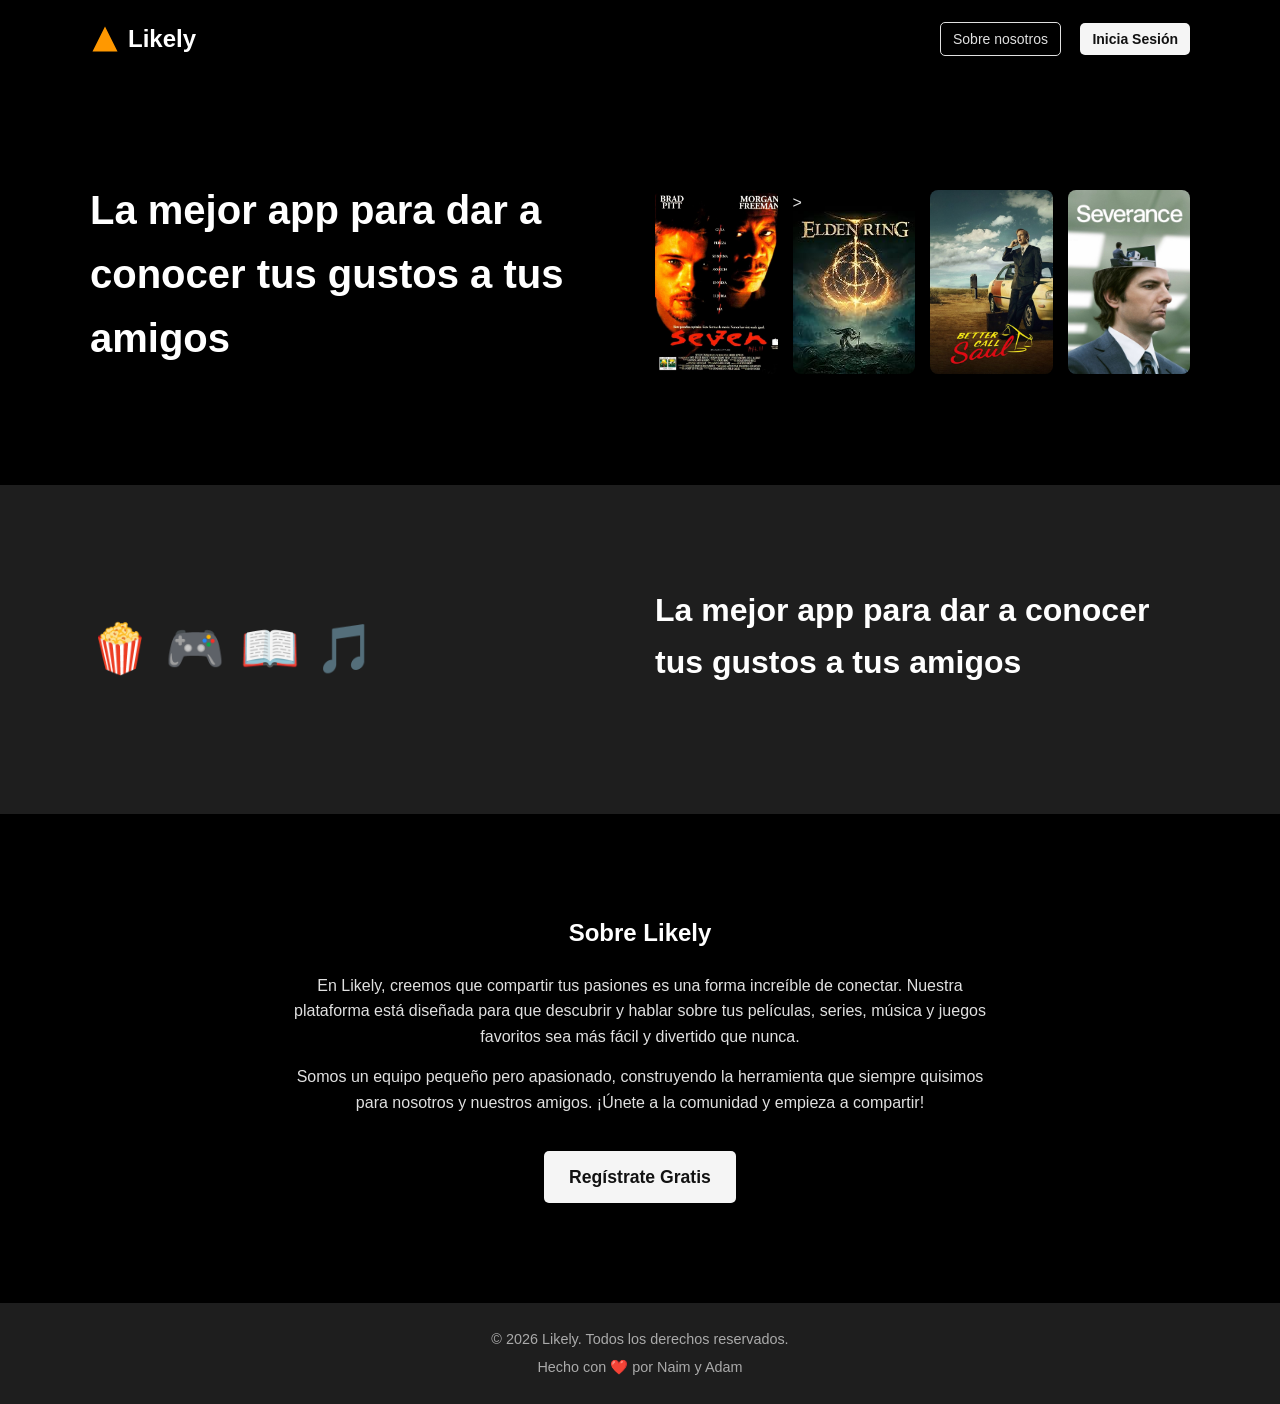
==== frontend/pages/index.html @ 10317e11 "landing+login+register" ====
<!DOCTYPE html>
<html lang="es">
<head>
    <link rel="icon" href="data:image/svg+xml,<svg xmlns='http://www.w3.org/2000/svg' viewBox='0 0 24 24'><path fill='%23ff9800' d='M12 2L2 22H22L12 2Z'/></svg>">
    <link rel="stylesheet" href="../styles/landing.css">
    <meta charset="UTF-8">
    <meta name="viewport" content="width=device-width, initial-scale=1.0">
    <title>Likely</title>
</head>
<body>

    <header class="header">
        <div class="container">
            <a href="index.html" class="logo">
                <svg class="logo-icon" viewBox="0 0 24 24">
                    <path d="M12 2L2 22H22L12 2Z"/>
                </svg>
                <span>Likely</span>
            </a>
            <nav class="nav">
                <a href="#sobre-nosotros" class="nav-btn-outline">Sobre nosotros</a>
                <a href="login.html" class="nav-btn-solid">Inicia Sesión</a>
            </nav>
        </div>
    </header>

    <section class="section section-bg-darker">
        <div class="container grid-container grid-cols-2">
            <div class="text-content">
                <h1>La mejor app para dar a conocer tus gustos a tus amigos</h1>
                </div>
            <div class="posters-gallery">
                <div class="gallery-image1" title="Poster Seven"></div>
                <div class="gallery-image2" title="Poster Elden Ring">></div>
                <div class="gallery-image3" title="Poster Better Call Saul"></div>
                <div class="gallery-image4" title="Poster Serverance"></div>
            </div>
        </div>
    </section>

    <section class="section section-bg-black emojis-section">
        <div class="container grid-container grid-cols-2">
            <div class="emojis-container">
                <span class="emoji">🍿</span>
                <span class="emoji">🎮</span>
                <span class="emoji">📖</span>
                <span class="emoji">🎵</span>
            </div>
            <div class="text-content">
                <h2>La mejor app para dar a conocer tus gustos a tus amigos</h2>
            </div>
        </div>
    </section>

    <section id="sobre-nosotros" class="section section-bg-darker about-section">
        <div class="container">
            <h2>Sobre Likely</h2>
            <p>
                En Likely, creemos que compartir tus pasiones es una forma increíble de conectar. Nuestra plataforma está diseñada para que descubrir y hablar sobre tus películas, series, música y juegos favoritos sea más fácil y divertido que nunca.
            </p>
            <p>
                Somos un equipo pequeño pero apasionado, construyendo la herramienta que siempre quisimos para nosotros y nuestros amigos. ¡Únete a la comunidad y empieza a compartir!
            </p>
            <a href="register.html" class="btn-cta">Regístrate Gratis</a>
        </div>
    </section>

    <footer class="footer">
        <div class="container">
            <p>&copy; <span id="currentYear"></span> Likely. Todos los derechos reservados.</p>
            <p>Hecho con ❤️ por Naim y Adam</p>
        </div>
    </footer>

    <script>
        // Script para el año actual en el footer
        document.getElementById('currentYear').textContent = new Date().getFullYear();
    </script>

</body>
</html>
---- frontend/styles/landing.css ----
/* Estilos Generales */
        body {
            margin: 0;
            font-family: Arial, sans-serif; /* Fuente genérica, se puede cambiar */
            background-color: #121212; /* Fondo oscuro principal */
            color: #E0E0E0; /* Texto claro principal */
            line-height: 1.6;
        }

        .container {
            width: 90%;
            max-width: 1100px;
            margin: 0 auto;
            padding: 0 15px;
        }

        h1, h2, h3 {
            color: #FFFFFF;
            margin-top: 0;
        }

        a {
            text-decoration: none;
            color: inherit;
        }

        img {
            max-width: 100%;
            height: auto;
            display: block;
        }

        /* Header */
        .header {
            background-color: #000000; /* Fondo ligeramente más claro para el header */
            padding: 20px 0;
            box-shadow: 0 2px 4px rgba(0,0,0,0.1);
        }

        .header .container {
            display: flex;
            justify-content: space-between;
            align-items: center;
        }

        .logo {
            display: flex;
            align-items: center;
            font-size: 24px;
            font-weight: bold;
            color: #FFFFFF;
        }

        .logo-icon {
            width: 30px;
            height: 30px;
            fill: #ff9800; /* Color del triángulo */
            margin-right: 8px;
        }

        .nav a {
            margin-left: 15px;
            padding: 8px 12px;
            border-radius: 5px;
            font-size: 14px;
        }

        .nav-btn-outline {
            border: 1px solid #E0E0E0;
            color: #E0E0E0;
        }
        .nav-btn-outline:hover {
            background-color: #E0E0E0;
            color: #121212;
        }

        .nav-btn-solid {
            background-color: #F5F5F5;
            color: #121212;
            font-weight: bold;
        }
        .nav-btn-solid:hover {
            background-color: #D1D1D1;
        }

        /* Secciones */
        .section {
            padding: 100px 0;
        }

        .section-bg-darker {
            background-color: #000000; /* Mismo que el header para contraste */
        }
        .section-bg-black {
            background-color: #1E1E1E; /* Negro puro como en la imagen para la sección de emojis */
        }

        .grid-container {
            display: grid;
            gap: 30px;
            align-items: center;
        }

        .grid-cols-2 {
            grid-template-columns: 1fr 1fr; /* Dos columnas iguales */
        }

        .text-content h1 {
            font-size: 2.5em; /* Ajustar según sea necesario */
            margin-bottom: 15px;
        }
        .text-content h2 {
            font-size: 2em; /* Ajustar según sea necesario */
        }
        .text-content p {
            font-size: 1.1em;
            color: #B0B0B0; /* Un gris un poco más oscuro para el texto secundario */
        }

        /* Galería de Posters */
        .posters-gallery {
            display: grid;
            grid-template-columns: repeat(auto-fit, minmax(120px, 1fr)); /* Responsive grid */
            gap: 15px;
        }

        .gallery-image1 {
            border-radius: 8px;
            box-shadow: 0 4px 8px rgba(0,0,0,0.3);
            width: 100%; /* Asegura que la imagen ocupe el contenedor de la grid */
            aspect-ratio: 2 / 3; /* Mantiene la proporción de los posters */
            object-fit: cover; /* Asegura que la imagen cubra el espacio sin deformarse */
            background-image: url(../assets/images/Seven.png);
            background-repeat: no-repeat;
            background-size: cover;
        }

        .gallery-image2 {
            border-radius: 8px;
            box-shadow: 0 4px 8px rgba(0,0,0,0.3);
            width: 100%; /* Asegura que la imagen ocupe el contenedor de la grid */
            aspect-ratio: 2 / 3; /* Mantiene la proporción de los posters */
            object-fit: cover; /* Asegura que la imagen cubra el espacio sin deformarse */
            background-image: url(../assets/images/EldenRing.png);
            background-repeat: no-repeat;
            background-size: cover;
        }

        .gallery-image3 {
            border-radius: 8px;
            box-shadow: 0 4px 8px rgba(0,0,0,0.3);
            width: 100%; /* Asegura que la imagen ocupe el contenedor de la grid */
            aspect-ratio: 2 / 3; /* Mantiene la proporción de los posters */
            object-fit: cover; /* Asegura que la imagen cubra el espacio sin deformarse */
            background-image: url(../assets/images/Better\ Call\ Saul.png);
            background-repeat: no-repeat;
            background-size: cover;
        }
        
        .gallery-image4 {
            border-radius: 8px;
            box-shadow: 0 4px 8px rgba(0,0,0,0.3);
            width: 100%; /* Asegura que la imagen ocupe el contenedor de la grid */
            aspect-ratio: 2 / 3; /* Mantiene la proporción de los posters */
            object-fit: cover; /* Asegura que la imagen cubra el espacio sin deformarse */
            background-image: url(../assets/images/Severance.png);
            background-repeat: no-repeat;
            background-size: cover;
        }

        /* Sección de Emojis */
        .emojis-section .grid-container {
            align-items: center;
        }
        .emojis-container {
            display: flex;
            justify-content: flex-start; /* Alineado a la izquierda como en la imagen */
        }
        .emoji {
            font-size: 3rem; /* Ajusta según sea necesario */
            margin-right: 15px;
        }

        /* Sección Sobre Nosotros */
        .about-section {
            text-align: center;
        }
        .about-section h2 {
            margin-bottom: 20px;
        }
        .about-section p {
            max-width: 700px;
            margin: 0 auto 15px auto;
        }
        .btn-cta {
            display: inline-block;
            background-color: #F5F5F5;
            color: #121212;
            padding: 12px 25px;
            border-radius: 5px;
            font-weight: bold;
            font-size: 1.1em;
            margin-top: 20px;
        }
        .btn-cta:hover {
            background-color: #D1D1D1;
        }


        /* Footer */
        .footer {
            background-color: #1E1E1E;
            text-align: center;
            padding: 20px 0;
            font-size: 0.9em;
            color: #AAAAAA;
        }
        .footer p {
            margin: 5px 0;
        }

        /* Media Queries para responsividad básica */
        @media (max-width: 768px) {
            .header .container {
                flex-direction: column;
                align-items: center;
            }
            .nav {
                margin-top: 15px;
            }
            .nav a {
                margin: 0 5px; /* Menos margen en móvil */
            }
            .grid-cols-2 {
                grid-template-columns: 1fr; /* Una columna en pantallas pequeñas */
                text-align: center;
            }
            .text-content h1 {
                font-size: 2em;
            }
             .text-content h2 {
                font-size: 1.8em;
            }
            .posters-gallery {
                grid-template-columns: repeat(auto-fit, minmax(100px, 1fr));
            }
            .emojis-container {
                justify-content: center; /* Centrar emojis en móvil */
                margin-bottom: 20px;
            }
        }
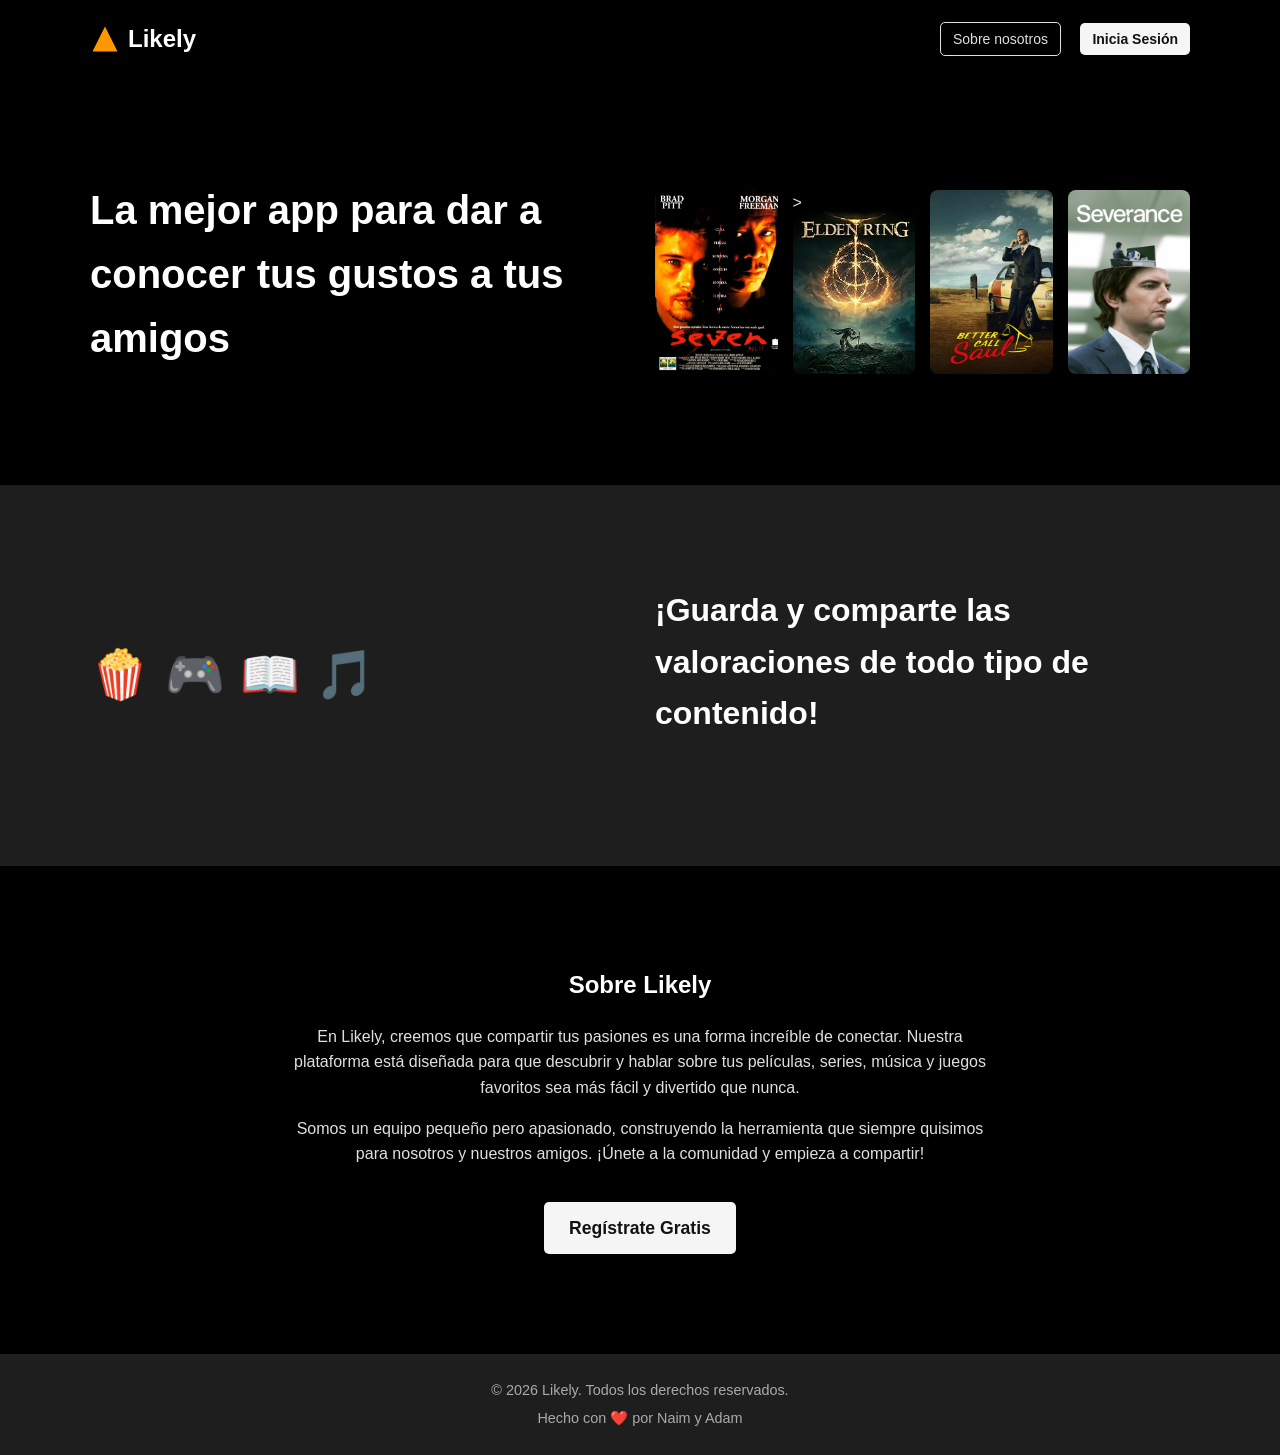
==== commit da65195d: "fav-icon" ====
--- a/frontend/pages/index.html
+++ b/frontend/pages/index.html
@@ -47,7 +47,7 @@
                 <span class="emoji">🎵</span>
             </div>
             <div class="text-content">
-                <h2>La mejor app para dar a conocer tus gustos a tus amigos</h2>
+                <h2>¡Guarda y comparte las valoraciones de todo tipo de contenido!</h2>
             </div>
         </div>
     </section>
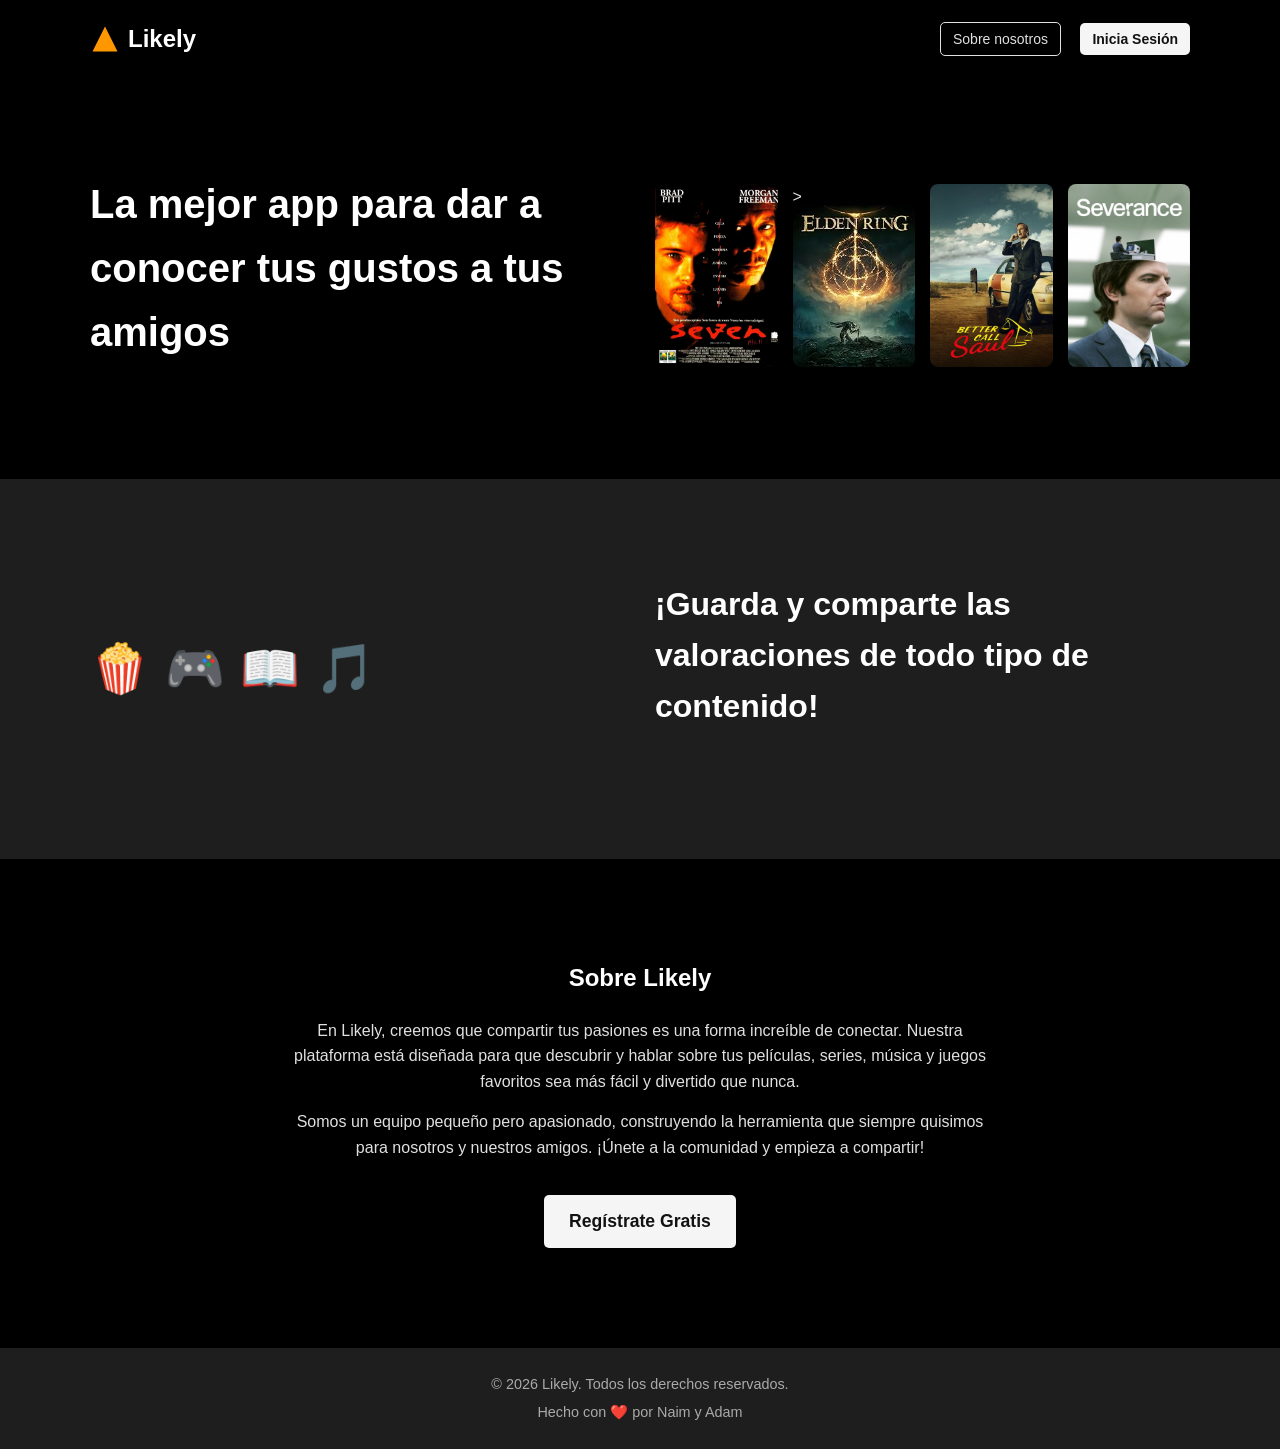
==== commit e0356a14: "FRONTEND COMENTADO + header fixed landing + retoques finales" ====
--- a/frontend/pages/index.html
+++ b/frontend/pages/index.html
@@ -73,7 +73,6 @@
     </footer>
 
     <script>
-        // Script para el año actual en el footer
         document.getElementById('currentYear').textContent = new Date().getFullYear();
     </script>
 
--- a/frontend/styles/landing.css
+++ b/frontend/styles/landing.css
@@ -1,10 +1,10 @@
-        /* Estilos Generales */
         body {
             margin: 0;
-            font-family: Arial, sans-serif; /* Fuente genérica, se puede cambiar */
-            background-color: #121212; /* Fondo oscuro principal */
-            color: #E0E0E0; /* Texto claro principal */
+            font-family: Arial, sans-serif;
+            background-color: #121212;
+            color: #E0E0E0;
             line-height: 1.6;
+            padding-top: 72px;
         }
 
         .container {
@@ -14,6 +14,14 @@
             padding: 0 15px;
         }
 
+        .header {
+            position: fixed;
+            top: 0;
+            left: 0;
+            width: 100%;
+            z-index: 1000;
+        }
+
         h1, h2, h3 {
             color: #FFFFFF;
             margin-top: 0;
@@ -30,9 +38,8 @@
             display: block;
         }
 
-        /* Header */
         .header {
-            background-color: #000000; /* Fondo ligeramente más claro para el header */
+            background-color: #000000;
             padding: 20px 0;
             box-shadow: 0 2px 4px rgba(0,0,0,0.1);
         }
@@ -54,7 +61,7 @@
         .logo-icon {
             width: 30px;
             height: 30px;
-            fill: #ff9800; /* Color del triángulo */
+            fill: #ff9800;
             margin-right: 8px;
         }
 
@@ -83,16 +90,15 @@
             background-color: #D1D1D1;
         }
 
-        /* Secciones */
         .section {
             padding: 100px 0;
         }
 
         .section-bg-darker {
-            background-color: #000000; /* Mismo que el header para contraste */
+            background-color: #000000;
         }
         .section-bg-black {
-            background-color: #1E1E1E; /* Negro puro como en la imagen para la sección de emojis */
+            background-color: #1E1E1E;
         }
 
         .grid-container {
@@ -102,34 +108,33 @@
         }
 
         .grid-cols-2 {
-            grid-template-columns: 1fr 1fr; /* Dos columnas iguales */
+            grid-template-columns: 1fr 1fr;
         }
 
         .text-content h1 {
-            font-size: 2.5em; /* Ajustar según sea necesario */
+            font-size: 2.5em;
             margin-bottom: 15px;
         }
         .text-content h2 {
-            font-size: 2em; /* Ajustar según sea necesario */
+            font-size: 2em;
         }
         .text-content p {
             font-size: 1.1em;
-            color: #B0B0B0; /* Un gris un poco más oscuro para el texto secundario */
-        }
-
-        /* Galería de Posters */
+            color: #B0B0B0;
+        }
+
         .posters-gallery {
             display: grid;
-            grid-template-columns: repeat(auto-fit, minmax(120px, 1fr)); /* Responsive grid */
+            grid-template-columns: repeat(auto-fit, minmax(120px, 1fr));
             gap: 15px;
         }
 
         .gallery-image1 {
             border-radius: 8px;
             box-shadow: 0 4px 8px rgba(0,0,0,0.3);
-            width: 100%; /* Asegura que la imagen ocupe el contenedor de la grid */
-            aspect-ratio: 2 / 3; /* Mantiene la proporción de los posters */
-            object-fit: cover; /* Asegura que la imagen cubra el espacio sin deformarse */
+            width: 100%;
+            aspect-ratio: 2 / 3;
+            object-fit: cover;
             background-image: url(../assets/images/Seven.png);
             background-repeat: no-repeat;
             background-size: cover;
@@ -138,9 +143,9 @@
         .gallery-image2 {
             border-radius: 8px;
             box-shadow: 0 4px 8px rgba(0,0,0,0.3);
-            width: 100%; /* Asegura que la imagen ocupe el contenedor de la grid */
-            aspect-ratio: 2 / 3; /* Mantiene la proporción de los posters */
-            object-fit: cover; /* Asegura que la imagen cubra el espacio sin deformarse */
+            width: 100%;
+            aspect-ratio: 2 / 3;
+            object-fit: cover;
             background-image: url(../assets/images/EldenRing.png);
             background-repeat: no-repeat;
             background-size: cover;
@@ -149,39 +154,37 @@
         .gallery-image3 {
             border-radius: 8px;
             box-shadow: 0 4px 8px rgba(0,0,0,0.3);
-            width: 100%; /* Asegura que la imagen ocupe el contenedor de la grid */
-            aspect-ratio: 2 / 3; /* Mantiene la proporción de los posters */
-            object-fit: cover; /* Asegura que la imagen cubra el espacio sin deformarse */
+            width: 100%;
+            aspect-ratio: 2 / 3;
+            object-fit: cover;
             background-image: url(../assets/images/Better\ Call\ Saul.png);
             background-repeat: no-repeat;
             background-size: cover;
         }
-        
+
         .gallery-image4 {
             border-radius: 8px;
             box-shadow: 0 4px 8px rgba(0,0,0,0.3);
-            width: 100%; /* Asegura que la imagen ocupe el contenedor de la grid */
-            aspect-ratio: 2 / 3; /* Mantiene la proporción de los posters */
-            object-fit: cover; /* Asegura que la imagen cubra el espacio sin deformarse */
+            width: 100%;
+            aspect-ratio: 2 / 3;
+            object-fit: cover;
             background-image: url(../assets/images/Severance.png);
             background-repeat: no-repeat;
             background-size: cover;
         }
 
-        /* Sección de Emojis */
         .emojis-section .grid-container {
             align-items: center;
         }
         .emojis-container {
             display: flex;
-            justify-content: flex-start; /* Alineado a la izquierda como en la imagen */
+            justify-content: flex-start;
         }
         .emoji {
-            font-size: 3rem; /* Ajusta según sea necesario */
+            font-size: 3rem;
             margin-right: 15px;
         }
 
-        /* Sección Sobre Nosotros */
         .about-section {
             text-align: center;
         }
@@ -206,8 +209,6 @@
             background-color: #D1D1D1;
         }
 
-
-        /* Footer */
         .footer {
             background-color: #1E1E1E;
             text-align: center;
@@ -218,34 +219,3 @@
         .footer p {
             margin: 5px 0;
         }
-
-        /* Media Queries para responsividad básica */
-        @media (max-width: 768px) {
-            .header .container {
-                flex-direction: column;
-                align-items: center;
-            }
-            .nav {
-                margin-top: 15px;
-            }
-            .nav a {
-                margin: 0 5px; /* Menos margen en móvil */
-            }
-            .grid-cols-2 {
-                grid-template-columns: 1fr; /* Una columna en pantallas pequeñas */
-                text-align: center;
-            }
-            .text-content h1 {
-                font-size: 2em;
-            }
-             .text-content h2 {
-                font-size: 1.8em;
-            }
-            .posters-gallery {
-                grid-template-columns: repeat(auto-fit, minmax(100px, 1fr));
-            }
-            .emojis-container {
-                justify-content: center; /* Centrar emojis en móvil */
-                margin-bottom: 20px;
-            }
-        }
